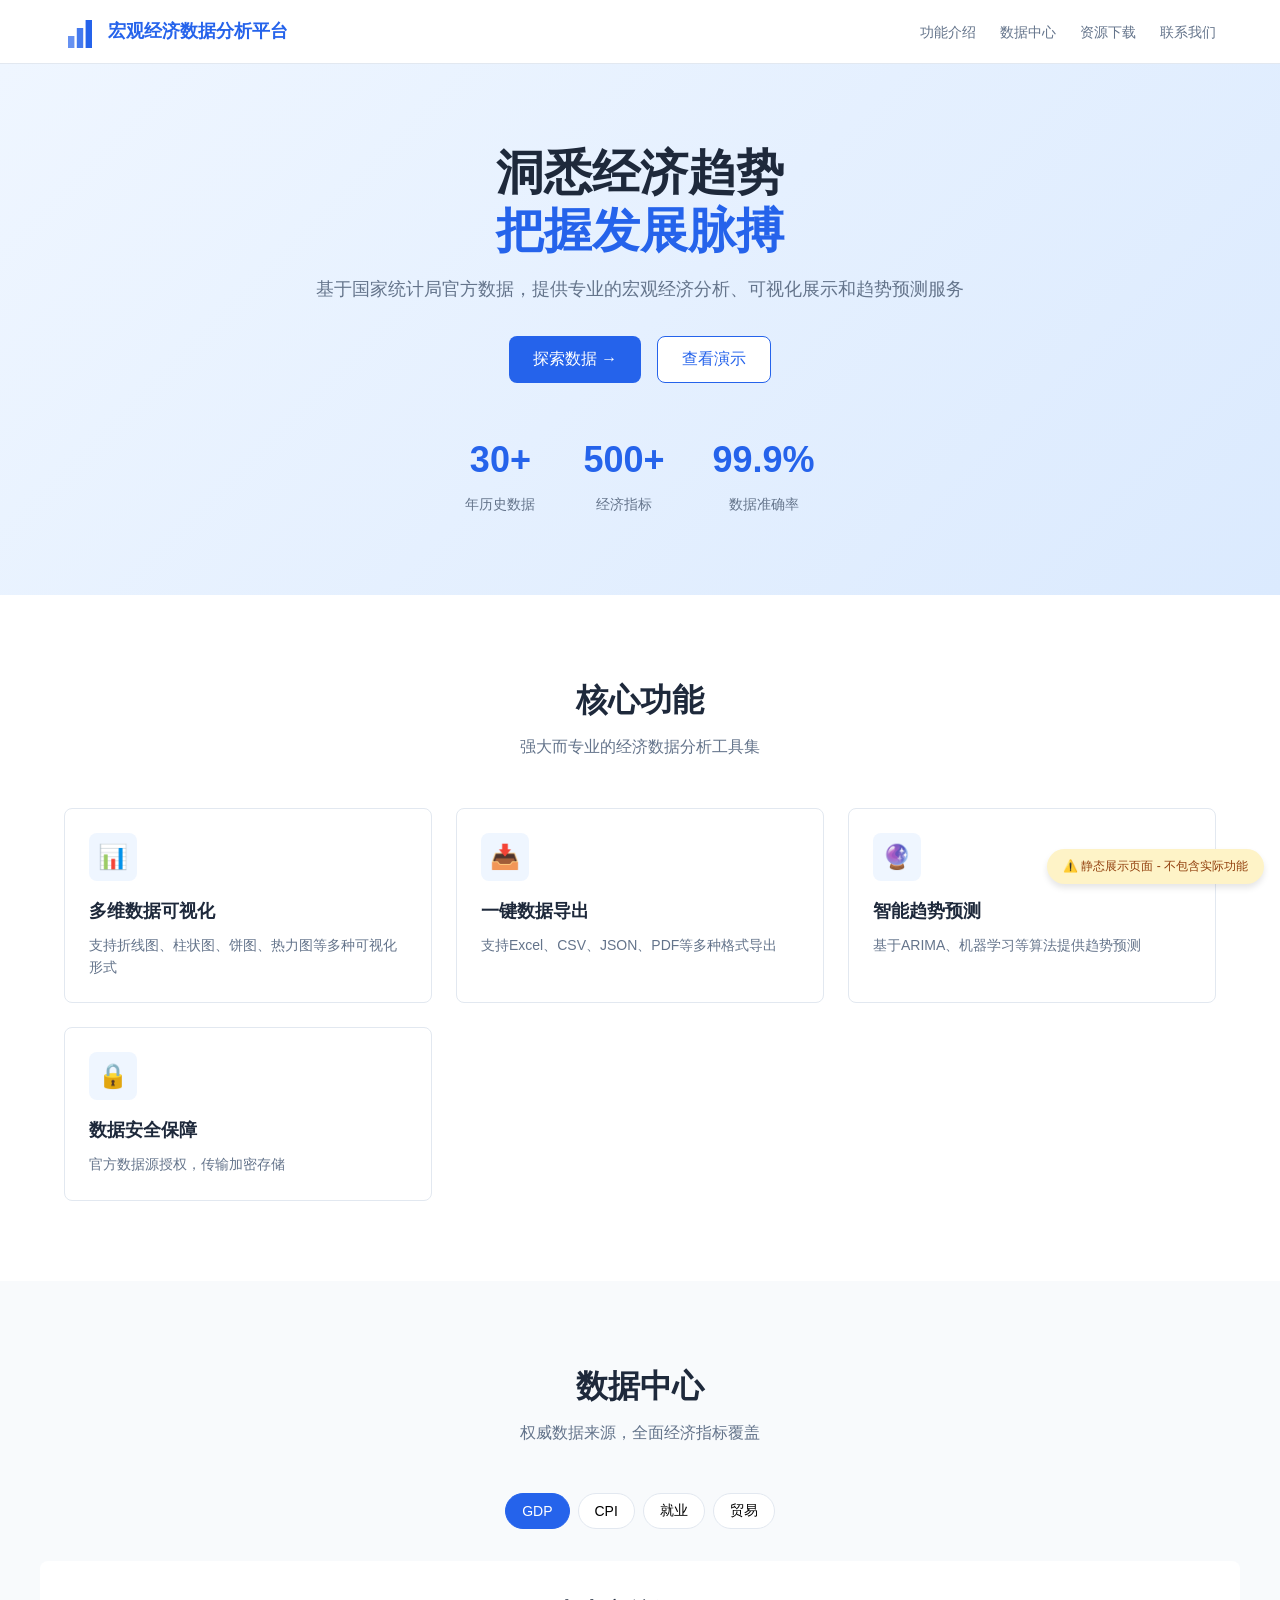
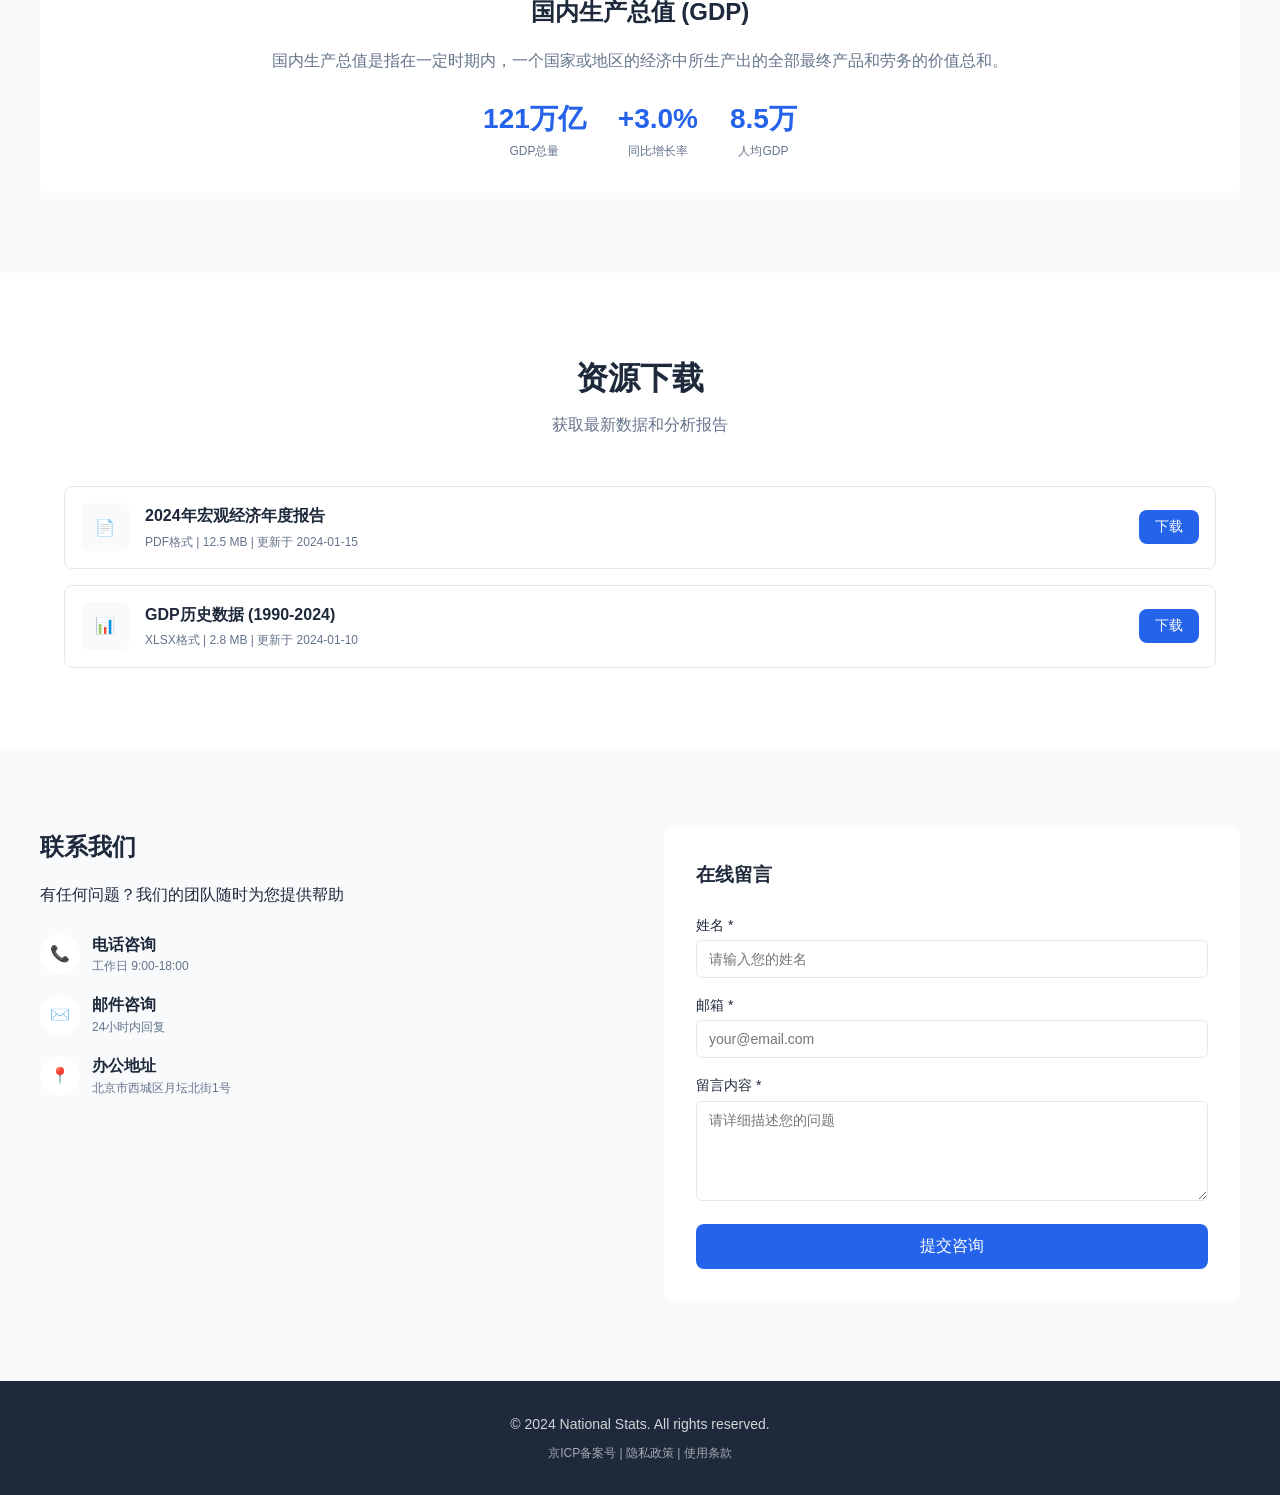
==== docs-presentation/index.html @ 211db459 "Add separated file structure: presentation website and functional app Purpose: - Separate presentati" ====
<!--
===============================================================
文件类型：静态展示网页（Presentation Only）
文件名：index.html
用途：仅用于展示和介绍项目特点，不包含任何功能代码
===============================================================
⚠️ 重要提示：
- 本文件仅包含展示性内容
- 不包含任何实际业务逻辑
- 不执行任何数据处理
- 按钮、表单等仅为视觉效果
===============================================================
-->

<!DOCTYPE html>
<html lang="zh-CN">
<head>
    <meta charset="UTF-8">
    <meta name="viewport" content="width=device-width, initial-scale=1.0">
    <title>宏观经济数据分析平台 - 产品介绍</title>
    
    <!--
    ===============================================================
    静态展示用样式（仅视觉效果，无功能逻辑）
    ===============================================================
    -->
    <style>
        /* CSS变量定义 */
        :root {
            --primary-color: #2563eb;
            --primary-dark: #1d4ed8;
            --secondary-color: #64748b;
            --bg-light: #f8fafc;
            --bg-white: #ffffff;
            --text-primary: #1e293b;
            --text-secondary: #64748b;
            --border-color: #e2e8f0;
            --shadow-sm: 0 1px 2px rgba(0,0,0,0.05);
            --shadow-md: 0 4px 6px rgba(0,0,0,0.1);
            --radius: 8px;
            --max-width: 1200px;
        }

        /* 全局样式 */
        * {
            margin: 0;
            padding: 0;
            box-sizing: border-box;
        }

        body {
            font-family: -apple-system, BlinkMacSystemFont, 'Segoe UI', Roboto, 'Noto Sans SC', sans-serif;
            line-height: 1.6;
            color: var(--text-primary);
            background: var(--bg-white);
        }

        /* 头部导航 */
        .header {
            position: fixed;
            top: 0;
            left: 0;
            right: 0;
            height: 64px;
            background: var(--bg-white);
            border-bottom: 1px solid var(--border-color);
            z-index: 100;
        }

        .header-content {
            max-width: var(--max-width);
            margin: 0 auto;
            padding: 0 24px;
            height: 100%;
            display: flex;
            align-items: center;
            justify-content: space-between;
        }

        .logo {
            display: flex;
            align-items: center;
            gap: 12px;
            font-size: 18px;
            font-weight: 600;
            color: var(--primary-color);
        }

        .logo-icon {
            width: 32px;
            height: 32px;
        }

        .nav-links {
            display: flex;
            gap: 24px;
            list-style: none;
        }

        .nav-links a {
            color: var(--text-secondary);
            text-decoration: none;
            font-size: 14px;
            transition: color 0.2s;
        }

        .nav-links a:hover {
            color: var(--primary-color);
        }

        /* 主内容区 */
        main {
            padding-top: 64px;
        }

        /* Hero区域 */
        .hero {
            padding: 80px 24px;
            background: linear-gradient(135deg, #eff6ff 0%, #dbeafe 100%);
            text-align: center;
        }

        .hero-content {
            max-width: 800px;
            margin: 0 auto;
        }

        .hero h1 {
            font-size: 48px;
            font-weight: 700;
            color: var(--text-primary);
            margin-bottom: 16px;
            line-height: 1.2;
        }

        .hero h1 span {
            color: var(--primary-color);
        }

        .hero p {
            font-size: 18px;
            color: var(--text-secondary);
            margin-bottom: 32px;
        }

        /* 按钮样式（仅展示，无功能） */
        .btn-group {
            display: flex;
            gap: 16px;
            justify-content: center;
        }

        .btn {
            display: inline-flex;
            align-items: center;
            gap: 8px;
            padding: 12px 24px;
            border-radius: var(--radius);
            font-size: 16px;
            font-weight: 500;
            text-decoration: none;
            cursor: pointer;
            transition: all 0.2s;
        }

        .btn-primary {
            background: var(--primary-color);
            color: white;
            border: none;
        }

        .btn-primary:hover {
            background: var(--primary-dark);
        }

        .btn-secondary {
            background: white;
            color: var(--primary-color);
            border: 1px solid var(--primary-color);
        }

        .btn-secondary:hover {
            background: #eff6ff;
        }

        /* 统计数字 */
        .stats {
            display: flex;
            justify-content: center;
            gap: 48px;
            margin-top: 48px;
        }

        .stat-item {
            text-align: center;
        }

        .stat-value {
            font-size: 36px;
            font-weight: 700;
            color: var(--primary-color);
        }

        .stat-label {
            font-size: 14px;
            color: var(--text-secondary);
            margin-top: 4px;
        }

        /* 功能介绍 */
        .features {
            padding: 80px 24px;
            max-width: var(--max-width);
            margin: 0 auto;
        }

        .section-title {
            text-align: center;
            margin-bottom: 48px;
        }

        .section-title h2 {
            font-size: 32px;
            font-weight: 600;
            margin-bottom: 8px;
        }

        .section-title p {
            color: var(--text-secondary);
        }

        .features-grid {
            display: grid;
            grid-template-columns: repeat(auto-fit, minmax(280px, 1fr));
            gap: 24px;
        }

        .feature-card {
            padding: 24px;
            background: var(--bg-white);
            border: 1px solid var(--border-color);
            border-radius: var(--radius);
            transition: box-shadow 0.2s;
        }

        .feature-card:hover {
            box-shadow: var(--shadow-md);
        }

        .feature-icon {
            width: 48px;
            height: 48px;
            background: #eff6ff;
            border-radius: var(--radius);
            display: flex;
            align-items: center;
            justify-content: center;
            margin-bottom: 16px;
            color: var(--primary-color);
            font-size: 24px;
        }

        .feature-card h3 {
            font-size: 18px;
            margin-bottom: 8px;
        }

        .feature-card p {
            color: var(--text-secondary);
            font-size: 14px;
        }

        /* 数据展示 */
        .data-showcase {
            padding: 80px 24px;
            background: var(--bg-light);
        }

        .showcase-content {
            max-width: var(--max-width);
            margin: 0 auto;
        }

        .data-tabs {
            display: flex;
            gap: 8px;
            justify-content: center;
            margin-bottom: 32px;
        }

        .tab-btn {
            padding: 8px 16px;
            background: white;
            border: 1px solid var(--border-color);
            border-radius: 20px;
            cursor: pointer;
            font-size: 14px;
            transition: all 0.2s;
        }

        .tab-btn.active {
            background: var(--primary-color);
            color: white;
            border-color: var(--primary-color);
        }

        .data-panel {
            background: white;
            padding: 32px;
            border-radius: var(--radius);
            text-align: center;
        }

        .data-panel h3 {
            font-size: 24px;
            margin-bottom: 16px;
        }

        .data-panel p {
            color: var(--text-secondary);
            margin-bottom: 24px;
        }

        .data-stats {
            display: flex;
            justify-content: center;
            gap: 32px;
        }

        .data-stat {
            text-align: center;
        }

        .data-stat .value {
            font-size: 28px;
            font-weight: 600;
            color: var(--primary-color);
        }

        .data-stat .label {
            font-size: 12px;
            color: var(--text-secondary);
        }

        /* 下载区域 */
        .downloads {
            padding: 80px 24px;
            max-width: var(--max-width);
            margin: 0 auto;
        }

        .download-list {
            display: flex;
            flex-direction: column;
            gap: 16px;
        }

        .download-item {
            display: flex;
            align-items: center;
            gap: 16px;
            padding: 16px;
            background: var(--bg-white);
            border: 1px solid var(--border-color);
            border-radius: var(--radius);
        }

        .download-icon {
            width: 48px;
            height: 48px;
            background: var(--bg-light);
            border-radius: var(--radius);
            display: flex;
            align-items: center;
            justify-content: center;
            color: var(--primary-color);
        }

        .download-info {
            flex: 1;
        }

        .download-info h4 {
            font-size: 16px;
            margin-bottom: 4px;
        }

        .download-info p {
            font-size: 12px;
            color: var(--text-secondary);
        }

        .download-btn {
            padding: 8px 16px;
            background: var(--primary-color);
            color: white;
            border: none;
            border-radius: var(--radius);
            font-size: 14px;
            cursor: pointer;
        }

        /* 联系区域 */
        .contact {
            padding: 80px 24px;
            background: var(--bg-light);
        }

        .contact-content {
            max-width: var(--max-width);
            margin: 0 auto;
            display: grid;
            grid-template-columns: 1fr 1fr;
            gap: 48px;
        }

        .contact-info h3 {
            font-size: 24px;
            margin-bottom: 16px;
        }

        .contact-methods {
            display: flex;
            flex-direction: column;
            gap: 16px;
            margin-top: 24px;
        }

        .contact-method {
            display: flex;
            align-items: center;
            gap: 12px;
        }

        .contact-method-icon {
            width: 40px;
            height: 40px;
            background: white;
            border-radius: 50%;
            display: flex;
            align-items: center;
            justify-content: center;
        }

        .contact-form {
            background: white;
            padding: 32px;
            border-radius: var(--radius);
        }

        .form-group {
            margin-bottom: 16px;
        }

        .form-group label {
            display: block;
            font-size: 14px;
            margin-bottom: 4px;
            font-weight: 500;
        }

        .form-group input,
        .form-group textarea,
        .form-group select {
            width: 100%;
            padding: 10px 12px;
            border: 1px solid var(--border-color);
            border-radius: 6px;
            font-size: 14px;
        }

        .form-group textarea {
            resize: vertical;
            min-height: 100px;
        }

        .submit-btn {
            width: 100%;
            padding: 12px;
            background: var(--primary-color);
            color: white;
            border: none;
            border-radius: var(--radius);
            font-size: 16px;
            font-weight: 500;
            cursor: pointer;
        }

        /* 页脚 */
        .footer {
            padding: 32px 24px;
            background: var(--text-primary);
            color: white;
            text-align: center;
        }

        .footer p {
            font-size: 14px;
            opacity: 0.8;
        }

        /* 响应式 */
        @media (max-width: 768px) {
            .hero h1 {
                font-size: 32px;
            }

            .stats {
                flex-direction: column;
                gap: 24px;
            }

            .nav-links {
                display: none;
            }

            .contact-content {
                grid-template-columns: 1fr;
            }

            .btn-group {
                flex-direction: column;
            }
        }

        /* 提示标签 */
        .demo-badge {
            position: fixed;
            bottom: 16px;
            right: 16px;
            background: #fef3c7;
            color: #92400e;
            padding: 8px 16px;
            border-radius: 20px;
            font-size: 12px;
            font-weight: 500;
            box-shadow: var(--shadow-md);
            z-index: 1000;
        }
    </style>
</head>
<body>
    <!-- 静态展示提示 -->
    <div class="demo-badge">
        ⚠️ 静态展示页面 - 不包含实际功能
    </div>

    <!-- 头部 -->
    <header class="header">
        <div class="header-content">
            <div class="logo">
                <svg class="logo-icon" viewBox="0 0 40 40" fill="currentColor">
                    <rect x="5" y="25" width="8" height="15" opacity="0.7"/>
                    <rect x="16" y="15" width="8" height="25" opacity="0.85"/>
                    <rect x="27" y="5" width="8" height="35"/>
                </svg>
                <span>宏观经济数据分析平台</span>
            </div>
            <nav>
                <ul class="nav-links">
                    <li><a href="#features">功能介绍</a></li>
                    <li><a href="#data">数据中心</a></li>
                    <li><a href="#downloads">资源下载</a></li>
                    <li><a href="#contact">联系我们</a></li>
                </ul>
            </nav>
        </div>
    </header>

    <main>
        <!-- Hero区域 -->
        <section class="hero">
            <div class="hero-content">
                <h1>洞悉经济趋势<br><span>把握发展脉搏</span></h1>
                <p>基于国家统计局官方数据，提供专业的宏观经济分析、可视化展示和趋势预测服务</p>
                
                <!-- 按钮组（仅展示，无功能） -->
                <div class="btn-group">
                    <button class="btn btn-primary">探索数据 →</button>
                    <button class="btn btn-secondary">查看演示</button>
                </div>

                <!-- 统计数字展示 -->
                <div class="stats">
                    <div class="stat-item">
                        <div class="stat-value">30+</div>
                        <div class="stat-label">年历史数据</div>
                    </div>
                    <div class="stat-item">
                        <div class="stat-value">500+</div>
                        <div class="stat-label">经济指标</div>
                    </div>
                    <div class="stat-item">
                        <div class="stat-value">99.9%</div>
                        <div class="stat-label">数据准确率</div>
                    </div>
                </div>
            </div>
        </section>

        <!-- 功能介绍 -->
        <section class="features" id="features">
            <div class="section-title">
                <h2>核心功能</h2>
                <p>强大而专业的经济数据分析工具集</p>
            </div>
            
            <div class="features-grid">
                <div class="feature-card">
                    <div class="feature-icon">📊</div>
                    <h3>多维数据可视化</h3>
                    <p>支持折线图、柱状图、饼图、热力图等多种可视化形式</p>
                </div>
                <div class="feature-card">
                    <div class="feature-icon">📥</div>
                    <h3>一键数据导出</h3>
                    <p>支持Excel、CSV、JSON、PDF等多种格式导出</p>
                </div>
                <div class="feature-card">
                    <div class="feature-icon">🔮</div>
                    <h3>智能趋势预测</h3>
                    <p>基于ARIMA、机器学习等算法提供趋势预测</p>
                </div>
                <div class="feature-card">
                    <div class="feature-icon">🔒</div>
                    <h3>数据安全保障</h3>
                    <p>官方数据源授权，传输加密存储</p>
                </div>
            </div>
        </section>

        <!-- 数据展示 -->
        <section class="data-showcase" id="data">
            <div class="showcase-content">
                <div class="section-title">
                    <h2>数据中心</h2>
                    <p>权威数据来源，全面经济指标覆盖</p>
                </div>

                <!-- Tab切换（仅展示效果） -->
                <div class="data-tabs">
                    <button class="tab-btn active">GDP</button>
                    <button class="tab-btn">CPI</button>
                    <button class="tab-btn">就业</button>
                    <button class="tab-btn">贸易</button>
                </div>

                <!-- 数据面板 -->
                <div class="data-panel">
                    <h3>国内生产总值 (GDP)</h3>
                    <p>国内生产总值是指在一定时期内，一个国家或地区的经济中所生产出的全部最终产品和劳务的价值总和。</p>
                    <div class="data-stats">
                        <div class="data-stat">
                            <div class="value">121万亿</div>
                            <div class="label">GDP总量</div>
                        </div>
                        <div class="data-stat">
                            <div class="value">+3.0%</div>
                            <div class="label">同比增长率</div>
                        </div>
                        <div class="data-stat">
                            <div class="value">8.5万</div>
                            <div class="label">人均GDP</div>
                        </div>
                    </div>
                </div>
            </div>
        </section>

        <!-- 下载区域 -->
        <section class="downloads" id="downloads">
            <div class="section-title">
                <h2>资源下载</h2>
                <p>获取最新数据和分析报告</p>
            </div>

            <div class="download-list">
                <div class="download-item">
                    <div class="download-icon">📄</div>
                    <div class="download-info">
                        <h4>2024年宏观经济年度报告</h4>
                        <p>PDF格式 | 12.5 MB | 更新于 2024-01-15</p>
                    </div>
                    <button class="download-btn">下载</button>
                </div>
                <div class="download-item">
                    <div class="download-icon">📊</div>
                    <div class="download-info">
                        <h4>GDP历史数据 (1990-2024)</h4>
                        <p>XLSX格式 | 2.8 MB | 更新于 2024-01-10</p>
                    </div>
                    <button class="download-btn">下载</button>
                </div>
            </div>
        </section>

        <!-- 联系区域 -->
        <section class="contact" id="contact">
            <div class="contact-content">
                <div class="contact-info">
                    <h3>联系我们</h3>
                    <p>有任何问题？我们的团队随时为您提供帮助</p>
                    
                    <div class="contact-methods">
                        <div class="contact-method">
                            <div class="contact-method-icon">📞</div>
                            <div>
                                <strong>电话咨询</strong>
                                <p style="font-size: 12px; color: var(--text-secondary);">工作日 9:00-18:00</p>
                            </div>
                        </div>
                        <div class="contact-method">
                            <div class="contact-method-icon">✉️</div>
                            <div>
                                <strong>邮件咨询</strong>
                                <p style="font-size: 12px; color: var(--text-secondary);">24小时内回复</p>
                            </div>
                        </div>
                        <div class="contact-method">
                            <div class="contact-method-icon">📍</div>
                            <div>
                                <strong>办公地址</strong>
                                <p style="font-size: 12px; color: var(--text-secondary);">北京市西城区月坛北街1号</p>
                            </div>
                        </div>
                    </div>
                </div>

                <!-- 表单（仅展示，无功能） -->
                <div class="contact-form">
                    <h3 style="margin-bottom: 24px;">在线留言</h3>
                    <form>
                        <div class="form-group">
                            <label>姓名 *</label>
                            <input type="text" placeholder="请输入您的姓名">
                        </div>
                        <div class="form-group">
                            <label>邮箱 *</label>
                            <input type="email" placeholder="your@email.com">
                        </div>
                        <div class="form-group">
                            <label>留言内容 *</label>
                            <textarea placeholder="请详细描述您的问题"></textarea>
                        </div>
                        <button type="submit" class="submit-btn">提交咨询</button>
                    </form>
                </div>
            </div>
        </section>
    </main>

    <!-- 页脚 -->
    <footer class="footer">
        <p>© 2024 National Stats. All rights reserved.</p>
        <p style="margin-top: 8px; font-size: 12px; opacity: 0.6;">
            京ICP备案号 | 隐私政策 | 使用条款
        </p>
    </footer>

    <!--
    ===============================================================
    静态展示用脚本（仅视觉效果，无功能逻辑）
    ===============================================================
    注意事项：
    - 本脚本仅用于页面交互效果演示
    - 不包含任何实际业务逻辑
    - 不发送任何数据
    - 不执行任何服务器请求
    ===============================================================
    -->
    <script>
        // ==========================================
        // 静态展示脚本 - 仅视觉效果
        // 不包含任何功能逻辑
        // ==========================================

        console.log('===========================================');
        console.log('⚠️ 静态展示页面 - 无功能实现');
        console.log('===========================================');
        console.log('此页面仅用于展示和介绍');
        console.log('按钮、表单等均为视觉效果');
        console.log('不执行任何实际业务逻辑');
        console.log('===========================================');

        // Tab切换效果（仅视觉演示）
        document.querySelectorAll('.tab-btn').forEach(btn => {
            btn.addEventListener('click', function() {
                // 仅更新视觉状态，不执行任何功能
                document.querySelectorAll('.tab-btn').forEach(b => b.classList.remove('active'));
                this.classList.add('active');
                console.log('[演示] Tab切换 - 无实际功能');
            });
        });

        // 表单提交效果（仅视觉演示）
        document.querySelector('.contact-form form')?.addEventListener('submit', function(e) {
            e.preventDefault();
            console.log('[演示] 表单提交 - 无实际功能');
            alert('⚠️ 这是一个静态展示页面\n表单不执行任何实际提交操作');
        });

        // 下载按钮效果（仅视觉演示）
        document.querySelectorAll('.download-btn').forEach(btn => {
            btn.addEventListener('click', function() {
                console.log('[演示] 下载点击 - 无实际功能');
                alert('⚠️ 这是一个静态展示页面\n下载功能未实现');
            });
        });

        // 主按钮效果（仅视觉演示）
        document.querySelectorAll('.btn').forEach(btn => {
            btn.addEventListener('click', function(e) {
                if (this.getAttribute('type') !== 'submit') {
                    console.log('[演示] 按钮点击 - 无实际功能');
                }
            });
        });
    </script>
</body>
</html>
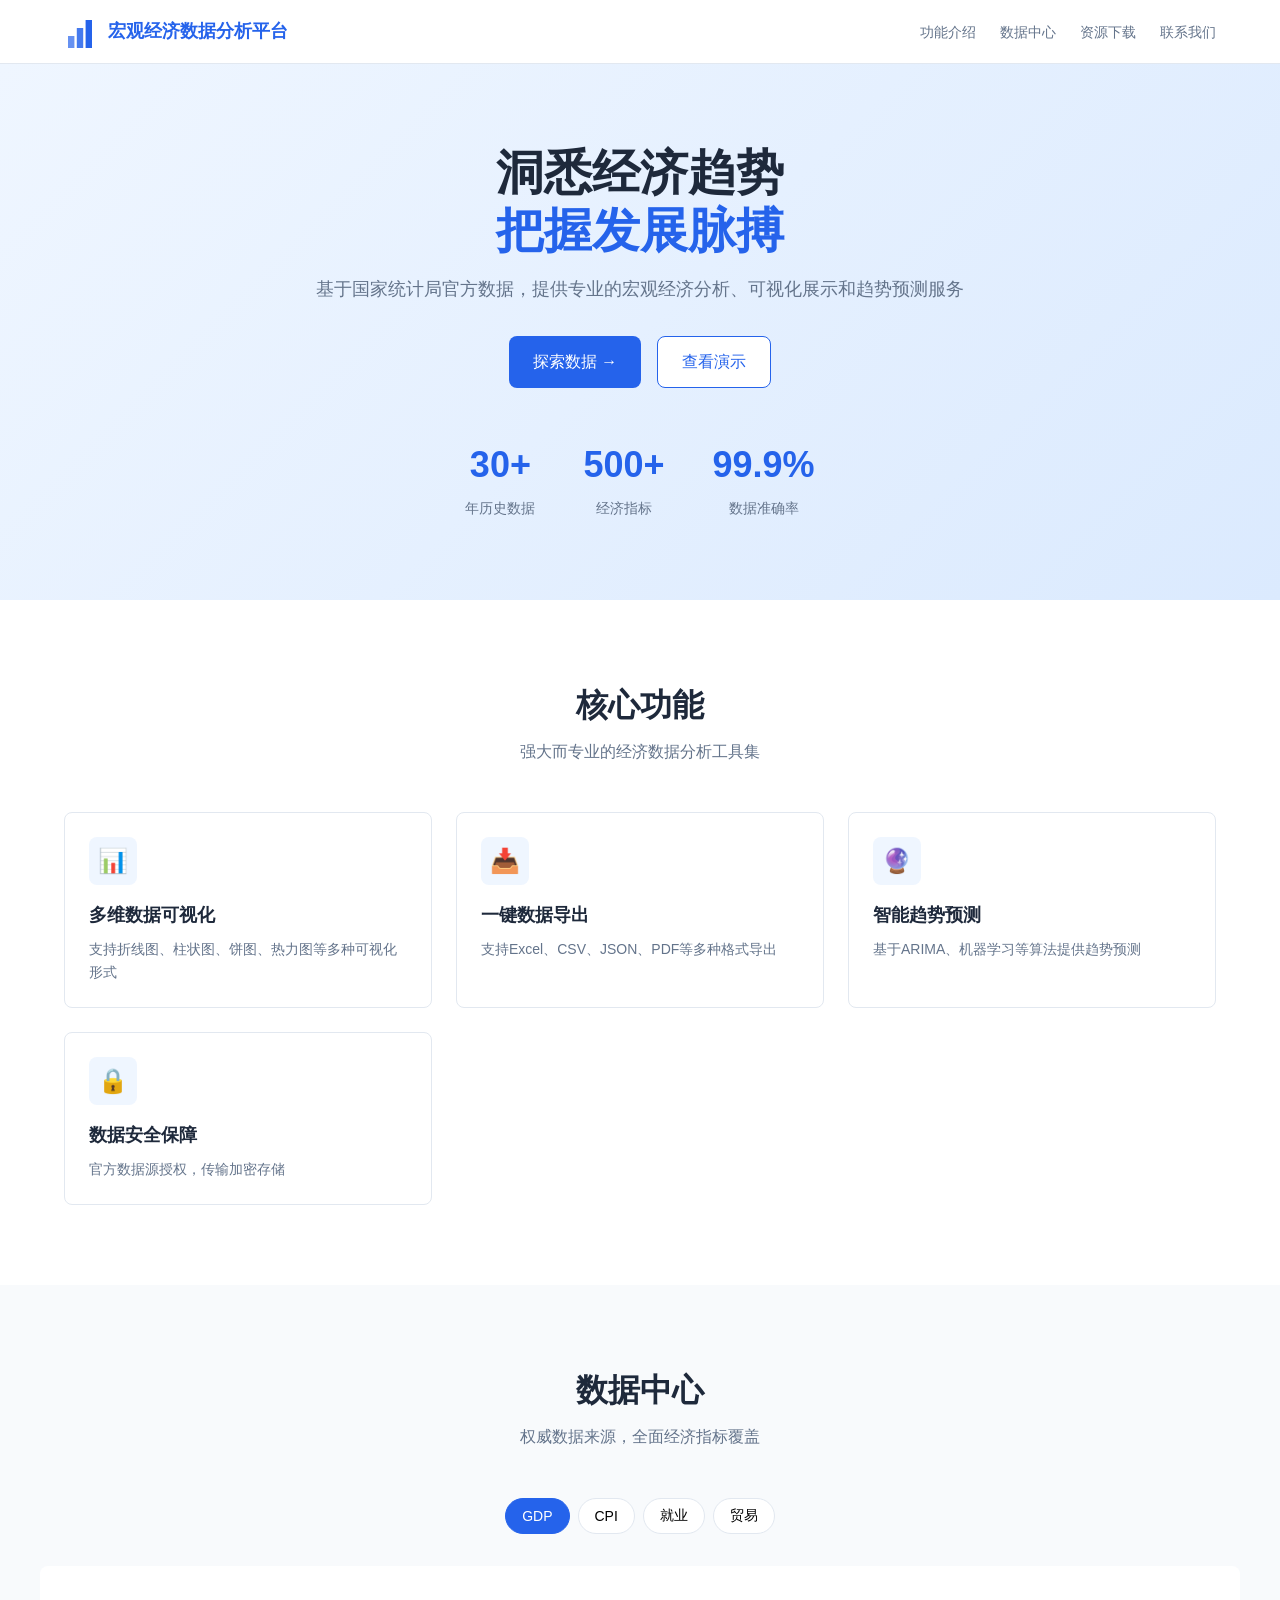
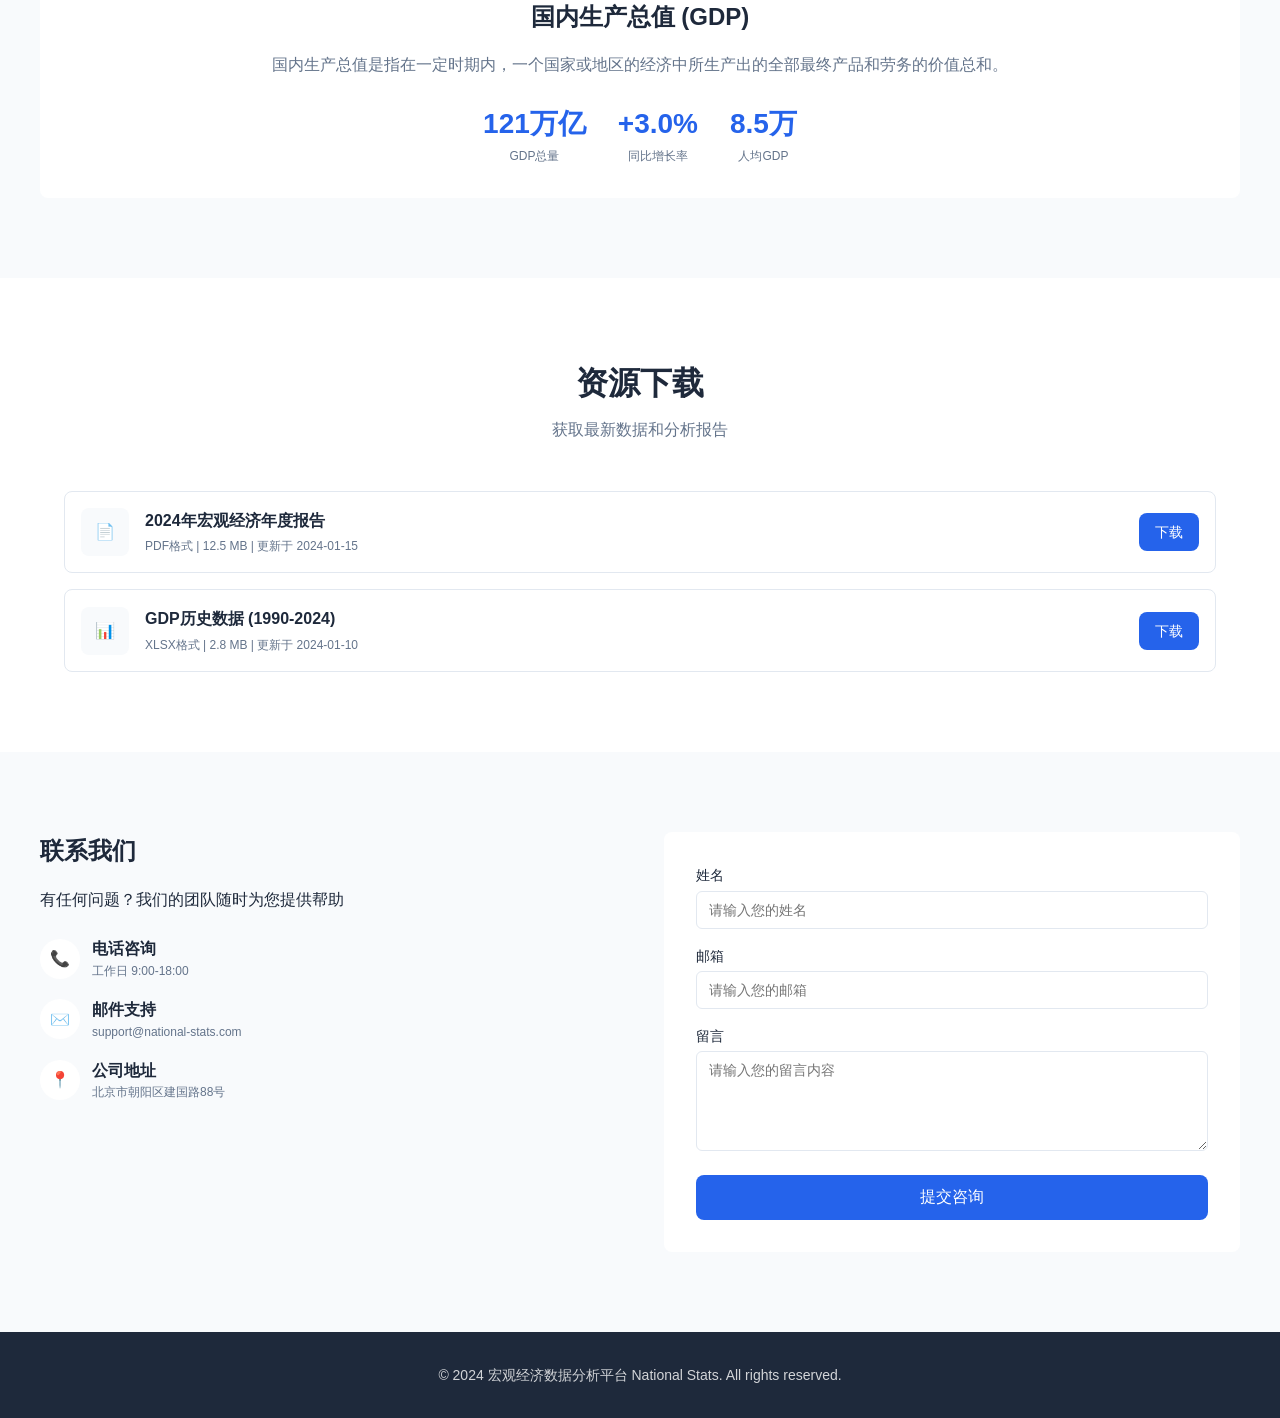
==== commit 5aa5c6f8: "Clean up and optimize: Remove GitHub Actions, update website Changes: - Remove .github/workflows (Gi" ====
--- a/docs-presentation/index.html
+++ b/docs-presentation/index.html
@@ -1,31 +1,12 @@
-<!--
-===============================================================
-文件类型：静态展示网页（Presentation Only）
-文件名：index.html
-用途：仅用于展示和介绍项目特点，不包含任何功能代码
-===============================================================
-⚠️ 重要提示：
-- 本文件仅包含展示性内容
-- 不包含任何实际业务逻辑
-- 不执行任何数据处理
-- 按钮、表单等仅为视觉效果
-===============================================================
--->
-
 <!DOCTYPE html>
 <html lang="zh-CN">
 <head>
     <meta charset="UTF-8">
     <meta name="viewport" content="width=device-width, initial-scale=1.0">
-    <title>宏观经济数据分析平台 - 产品介绍</title>
+    <meta name="description" content="宏观经济数据分析平台 - 专业的宏观经济数据分析和可视化工具">
+    <title>宏观经济数据分析平台 | National Stats</title>
     
-    <!--
-    ===============================================================
-    静态展示用样式（仅视觉效果，无功能逻辑）
-    ===============================================================
-    -->
     <style>
-        /* CSS变量定义 */
         :root {
             --primary-color: #2563eb;
             --primary-dark: #1d4ed8;
@@ -41,7 +22,6 @@
             --max-width: 1200px;
         }
 
-        /* 全局样式 */
         * {
             margin: 0;
             padding: 0;
@@ -55,7 +35,6 @@
             background: var(--bg-white);
         }
 
-        /* 头部导航 */
         .header {
             position: fixed;
             top: 0;
@@ -84,6 +63,7 @@
             font-size: 18px;
             font-weight: 600;
             color: var(--primary-color);
+            text-decoration: none;
         }
 
         .logo-icon {
@@ -108,12 +88,10 @@
             color: var(--primary-color);
         }
 
-        /* 主内容区 */
         main {
             padding-top: 64px;
         }
 
-        /* Hero区域 */
         .hero {
             padding: 80px 24px;
             background: linear-gradient(135deg, #eff6ff 0%, #dbeafe 100%);
@@ -143,7 +121,6 @@
             margin-bottom: 32px;
         }
 
-        /* 按钮样式（仅展示，无功能） */
         .btn-group {
             display: flex;
             gap: 16px;
@@ -183,7 +160,6 @@
             background: #eff6ff;
         }
 
-        /* 统计数字 */
         .stats {
             display: flex;
             justify-content: center;
@@ -207,7 +183,6 @@
             margin-top: 4px;
         }
 
-        /* 功能介绍 */
         .features {
             padding: 80px 24px;
             max-width: var(--max-width);
@@ -270,7 +245,6 @@
             font-size: 14px;
         }
 
-        /* 数据展示 */
         .data-showcase {
             padding: 80px 24px;
             background: var(--bg-light);
@@ -342,7 +316,6 @@
             color: var(--text-secondary);
         }
 
-        /* 下载区域 */
         .downloads {
             padding: 80px 24px;
             max-width: var(--max-width);
@@ -398,9 +371,14 @@
             border-radius: var(--radius);
             font-size: 14px;
             cursor: pointer;
-        }
-
-        /* 联系区域 */
+            text-decoration: none;
+            display: inline-block;
+        }
+
+        .download-btn:hover {
+            background: var(--primary-dark);
+        }
+
         .contact {
             padding: 80px 24px;
             background: var(--bg-light);
@@ -460,8 +438,7 @@
         }
 
         .form-group input,
-        .form-group textarea,
-        .form-group select {
+        .form-group textarea {
             width: 100%;
             padding: 10px 12px;
             border: 1px solid var(--border-color);
@@ -486,7 +463,10 @@
             cursor: pointer;
         }
 
-        /* 页脚 */
+        .submit-btn:hover {
+            background: var(--primary-dark);
+        }
+
         .footer {
             padding: 32px 24px;
             background: var(--text-primary);
@@ -499,7 +479,6 @@
             opacity: 0.8;
         }
 
-        /* 响应式 */
         @media (max-width: 768px) {
             .hero h1 {
                 font-size: 32px;
@@ -522,40 +501,19 @@
                 flex-direction: column;
             }
         }
-
-        /* 提示标签 */
-        .demo-badge {
-            position: fixed;
-            bottom: 16px;
-            right: 16px;
-            background: #fef3c7;
-            color: #92400e;
-            padding: 8px 16px;
-            border-radius: 20px;
-            font-size: 12px;
-            font-weight: 500;
-            box-shadow: var(--shadow-md);
-            z-index: 1000;
-        }
     </style>
 </head>
 <body>
-    <!-- 静态展示提示 -->
-    <div class="demo-badge">
-        ⚠️ 静态展示页面 - 不包含实际功能
-    </div>
-
-    <!-- 头部 -->
     <header class="header">
         <div class="header-content">
-            <div class="logo">
+            <a href="#" class="logo">
                 <svg class="logo-icon" viewBox="0 0 40 40" fill="currentColor">
                     <rect x="5" y="25" width="8" height="15" opacity="0.7"/>
                     <rect x="16" y="15" width="8" height="25" opacity="0.85"/>
                     <rect x="27" y="5" width="8" height="35"/>
                 </svg>
                 <span>宏观经济数据分析平台</span>
-            </div>
+            </a>
             <nav>
                 <ul class="nav-links">
                     <li><a href="#features">功能介绍</a></li>
@@ -568,19 +526,16 @@
     </header>
 
     <main>
-        <!-- Hero区域 -->
         <section class="hero">
             <div class="hero-content">
                 <h1>洞悉经济趋势<br><span>把握发展脉搏</span></h1>
                 <p>基于国家统计局官方数据，提供专业的宏观经济分析、可视化展示和趋势预测服务</p>
                 
-                <!-- 按钮组（仅展示，无功能） -->
                 <div class="btn-group">
-                    <button class="btn btn-primary">探索数据 →</button>
-                    <button class="btn btn-secondary">查看演示</button>
-                </div>
-
-                <!-- 统计数字展示 -->
+                    <a href="#features" class="btn btn-primary">探索数据 →</a>
+                    <a href="#data" class="btn btn-secondary">查看演示</a>
+                </div>
+
                 <div class="stats">
                     <div class="stat-item">
                         <div class="stat-value">30+</div>
@@ -598,7 +553,6 @@
             </div>
         </section>
 
-        <!-- 功能介绍 -->
         <section class="features" id="features">
             <div class="section-title">
                 <h2>核心功能</h2>
@@ -629,7 +583,6 @@
             </div>
         </section>
 
-        <!-- 数据展示 -->
         <section class="data-showcase" id="data">
             <div class="showcase-content">
                 <div class="section-title">
@@ -637,15 +590,13 @@
                     <p>权威数据来源，全面经济指标覆盖</p>
                 </div>
 
-                <!-- Tab切换（仅展示效果） -->
                 <div class="data-tabs">
-                    <button class="tab-btn active">GDP</button>
-                    <button class="tab-btn">CPI</button>
-                    <button class="tab-btn">就业</button>
-                    <button class="tab-btn">贸易</button>
-                </div>
-
-                <!-- 数据面板 -->
+                    <button class="tab-btn active" data-tab="gdp">GDP</button>
+                    <button class="tab-btn" data-tab="cpi">CPI</button>
+                    <button class="tab-btn" data-tab="employment">就业</button>
+                    <button class="tab-btn" data-tab="trade">贸易</button>
+                </div>
+
                 <div class="data-panel">
                     <h3>国内生产总值 (GDP)</h3>
                     <p>国内生产总值是指在一定时期内，一个国家或地区的经济中所生产出的全部最终产品和劳务的价值总和。</p>
@@ -667,7 +618,6 @@
             </div>
         </section>
 
-        <!-- 下载区域 -->
         <section class="downloads" id="downloads">
             <div class="section-title">
                 <h2>资源下载</h2>
@@ -681,7 +631,7 @@
                         <h4>2024年宏观经济年度报告</h4>
                         <p>PDF格式 | 12.5 MB | 更新于 2024-01-15</p>
                     </div>
-                    <button class="download-btn">下载</button>
+                    <a href="#" class="download-btn">下载</a>
                 </div>
                 <div class="download-item">
                     <div class="download-icon">📊</div>
@@ -689,12 +639,11 @@
                         <h4>GDP历史数据 (1990-2024)</h4>
                         <p>XLSX格式 | 2.8 MB | 更新于 2024-01-10</p>
                     </div>
-                    <button class="download-btn">下载</button>
+                    <a href="#" class="download-btn">下载</a>
                 </div>
             </div>
         </section>
 
-        <!-- 联系区域 -->
         <section class="contact" id="contact">
             <div class="contact-content">
                 <div class="contact-info">
@@ -712,35 +661,33 @@
                         <div class="contact-method">
                             <div class="contact-method-icon">✉️</div>
                             <div>
-                                <strong>邮件咨询</strong>
-                                <p style="font-size: 12px; color: var(--text-secondary);">24小时内回复</p>
+                                <strong>邮件支持</strong>
+                                <p style="font-size: 12px; color: var(--text-secondary);">support@national-stats.com</p>
                             </div>
                         </div>
                         <div class="contact-method">
                             <div class="contact-method-icon">📍</div>
                             <div>
-                                <strong>办公地址</strong>
-                                <p style="font-size: 12px; color: var(--text-secondary);">北京市西城区月坛北街1号</p>
+                                <strong>公司地址</strong>
+                                <p style="font-size: 12px; color: var(--text-secondary);">北京市朝阳区建国路88号</p>
                             </div>
                         </div>
                     </div>
                 </div>
 
-                <!-- 表单（仅展示，无功能） -->
                 <div class="contact-form">
-                    <h3 style="margin-bottom: 24px;">在线留言</h3>
-                    <form>
+                    <form onsubmit="event.preventDefault(); alert('感谢您的留言，我们会尽快与您联系！');">
                         <div class="form-group">
-                            <label>姓名 *</label>
-                            <input type="text" placeholder="请输入您的姓名">
+                            <label for="name">姓名</label>
+                            <input type="text" id="name" name="name" placeholder="请输入您的姓名" required>
                         </div>
                         <div class="form-group">
-                            <label>邮箱 *</label>
-                            <input type="email" placeholder="your@email.com">
+                            <label for="email">邮箱</label>
+                            <input type="email" id="email" name="email" placeholder="请输入您的邮箱" required>
                         </div>
                         <div class="form-group">
-                            <label>留言内容 *</label>
-                            <textarea placeholder="请详细描述您的问题"></textarea>
+                            <label for="message">留言</label>
+                            <textarea id="message" name="message" placeholder="请输入您的留言内容" required></textarea>
                         </div>
                         <button type="submit" class="submit-btn">提交咨询</button>
                     </form>
@@ -749,69 +696,24 @@
         </section>
     </main>
 
-    <!-- 页脚 -->
     <footer class="footer">
-        <p>© 2024 National Stats. All rights reserved.</p>
-        <p style="margin-top: 8px; font-size: 12px; opacity: 0.6;">
-            京ICP备案号 | 隐私政策 | 使用条款
-        </p>
+        <p>&copy; 2024 宏观经济数据分析平台 National Stats. All rights reserved.</p>
     </footer>
 
-    <!--
-    ===============================================================
-    静态展示用脚本（仅视觉效果，无功能逻辑）
-    ===============================================================
-    注意事项：
-    - 本脚本仅用于页面交互效果演示
-    - 不包含任何实际业务逻辑
-    - 不发送任何数据
-    - 不执行任何服务器请求
-    ===============================================================
-    -->
     <script>
-        // ==========================================
-        // 静态展示脚本 - 仅视觉效果
-        // 不包含任何功能逻辑
-        // ==========================================
-
-        console.log('===========================================');
-        console.log('⚠️ 静态展示页面 - 无功能实现');
-        console.log('===========================================');
-        console.log('此页面仅用于展示和介绍');
-        console.log('按钮、表单等均为视觉效果');
-        console.log('不执行任何实际业务逻辑');
-        console.log('===========================================');
-
-        // Tab切换效果（仅视觉演示）
         document.querySelectorAll('.tab-btn').forEach(btn => {
             btn.addEventListener('click', function() {
-                // 仅更新视觉状态，不执行任何功能
                 document.querySelectorAll('.tab-btn').forEach(b => b.classList.remove('active'));
                 this.classList.add('active');
-                console.log('[演示] Tab切换 - 无实际功能');
             });
         });
 
-        // 表单提交效果（仅视觉演示）
-        document.querySelector('.contact-form form')?.addEventListener('submit', function(e) {
-            e.preventDefault();
-            console.log('[演示] 表单提交 - 无实际功能');
-            alert('⚠️ 这是一个静态展示页面\n表单不执行任何实际提交操作');
-        });
-
-        // 下载按钮效果（仅视觉演示）
-        document.querySelectorAll('.download-btn').forEach(btn => {
-            btn.addEventListener('click', function() {
-                console.log('[演示] 下载点击 - 无实际功能');
-                alert('⚠️ 这是一个静态展示页面\n下载功能未实现');
-            });
-        });
-
-        // 主按钮效果（仅视觉演示）
-        document.querySelectorAll('.btn').forEach(btn => {
-            btn.addEventListener('click', function(e) {
-                if (this.getAttribute('type') !== 'submit') {
-                    console.log('[演示] 按钮点击 - 无实际功能');
+        document.querySelectorAll('a[href^="#"]').forEach(anchor => {
+            anchor.addEventListener('click', function(e) {
+                e.preventDefault();
+                const target = document.querySelector(this.getAttribute('href'));
+                if (target) {
+                    target.scrollIntoView({ behavior: 'smooth' });
                 }
             });
         });
